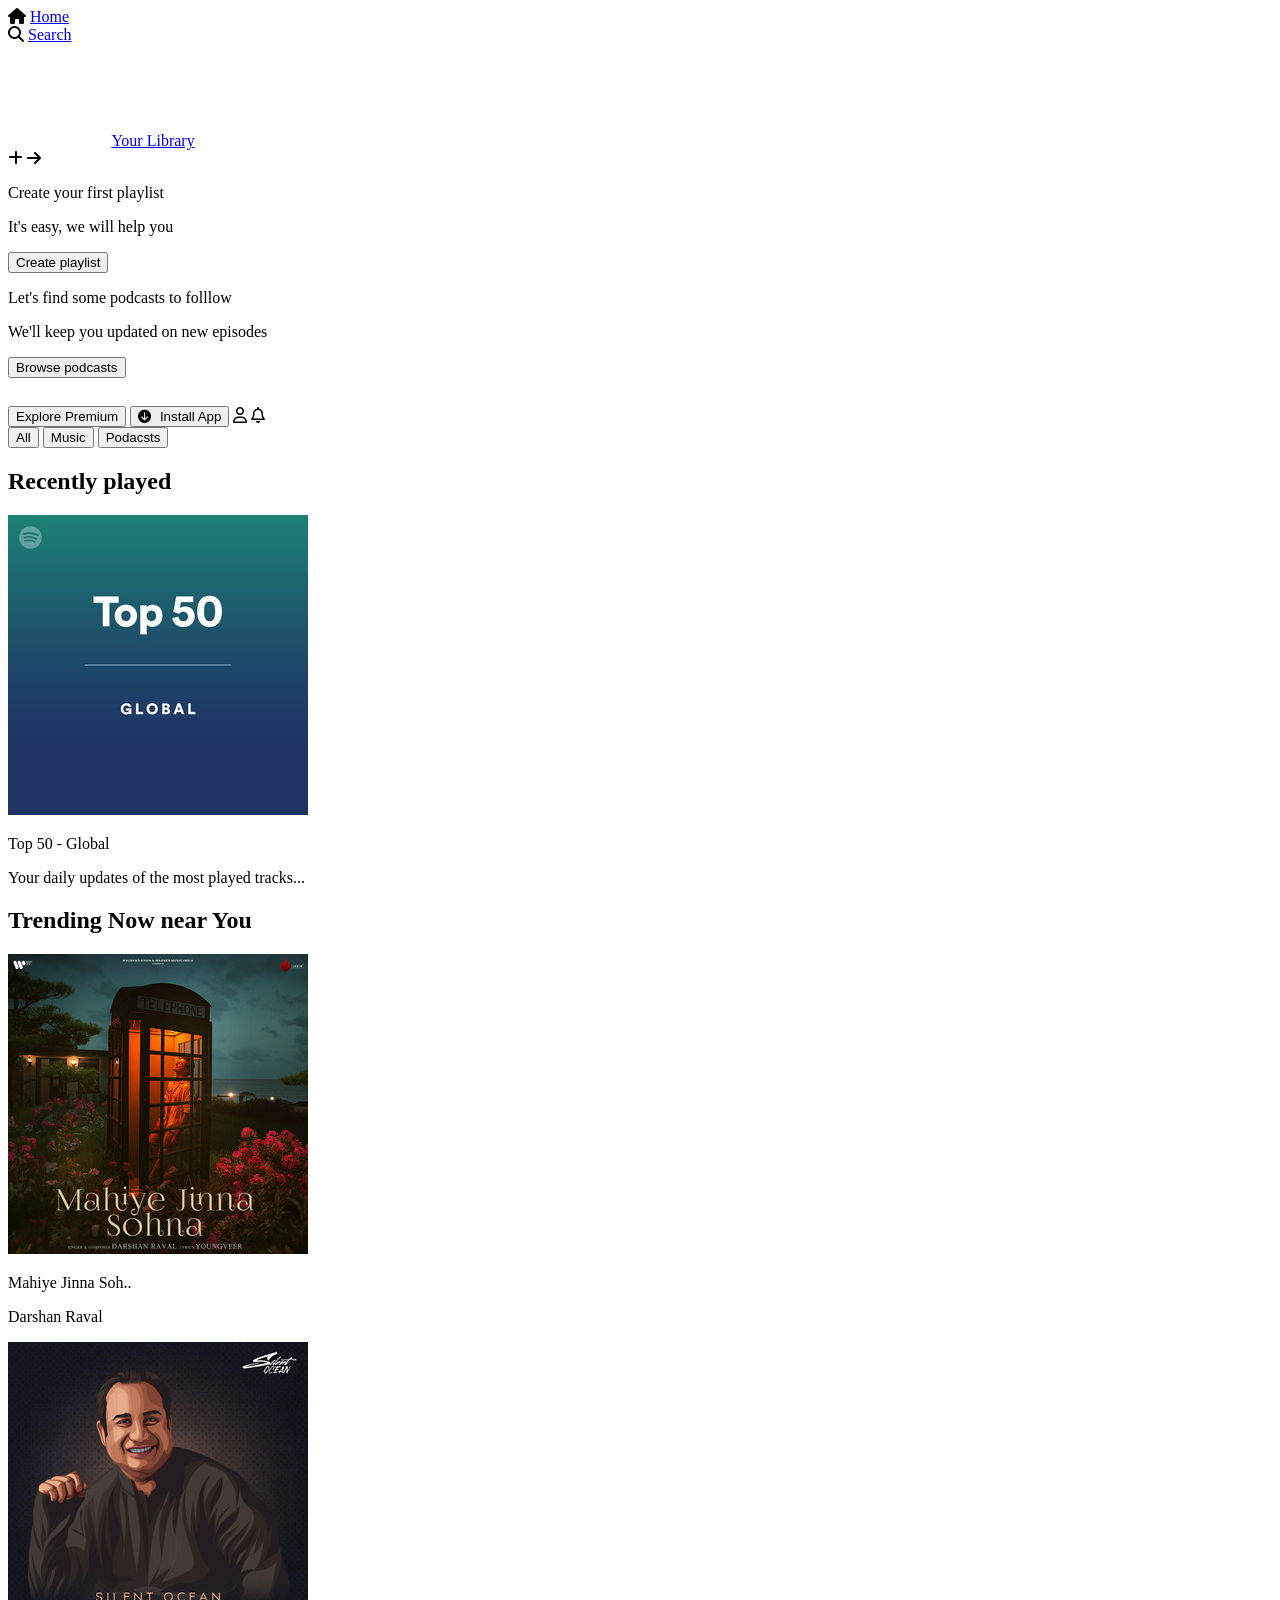
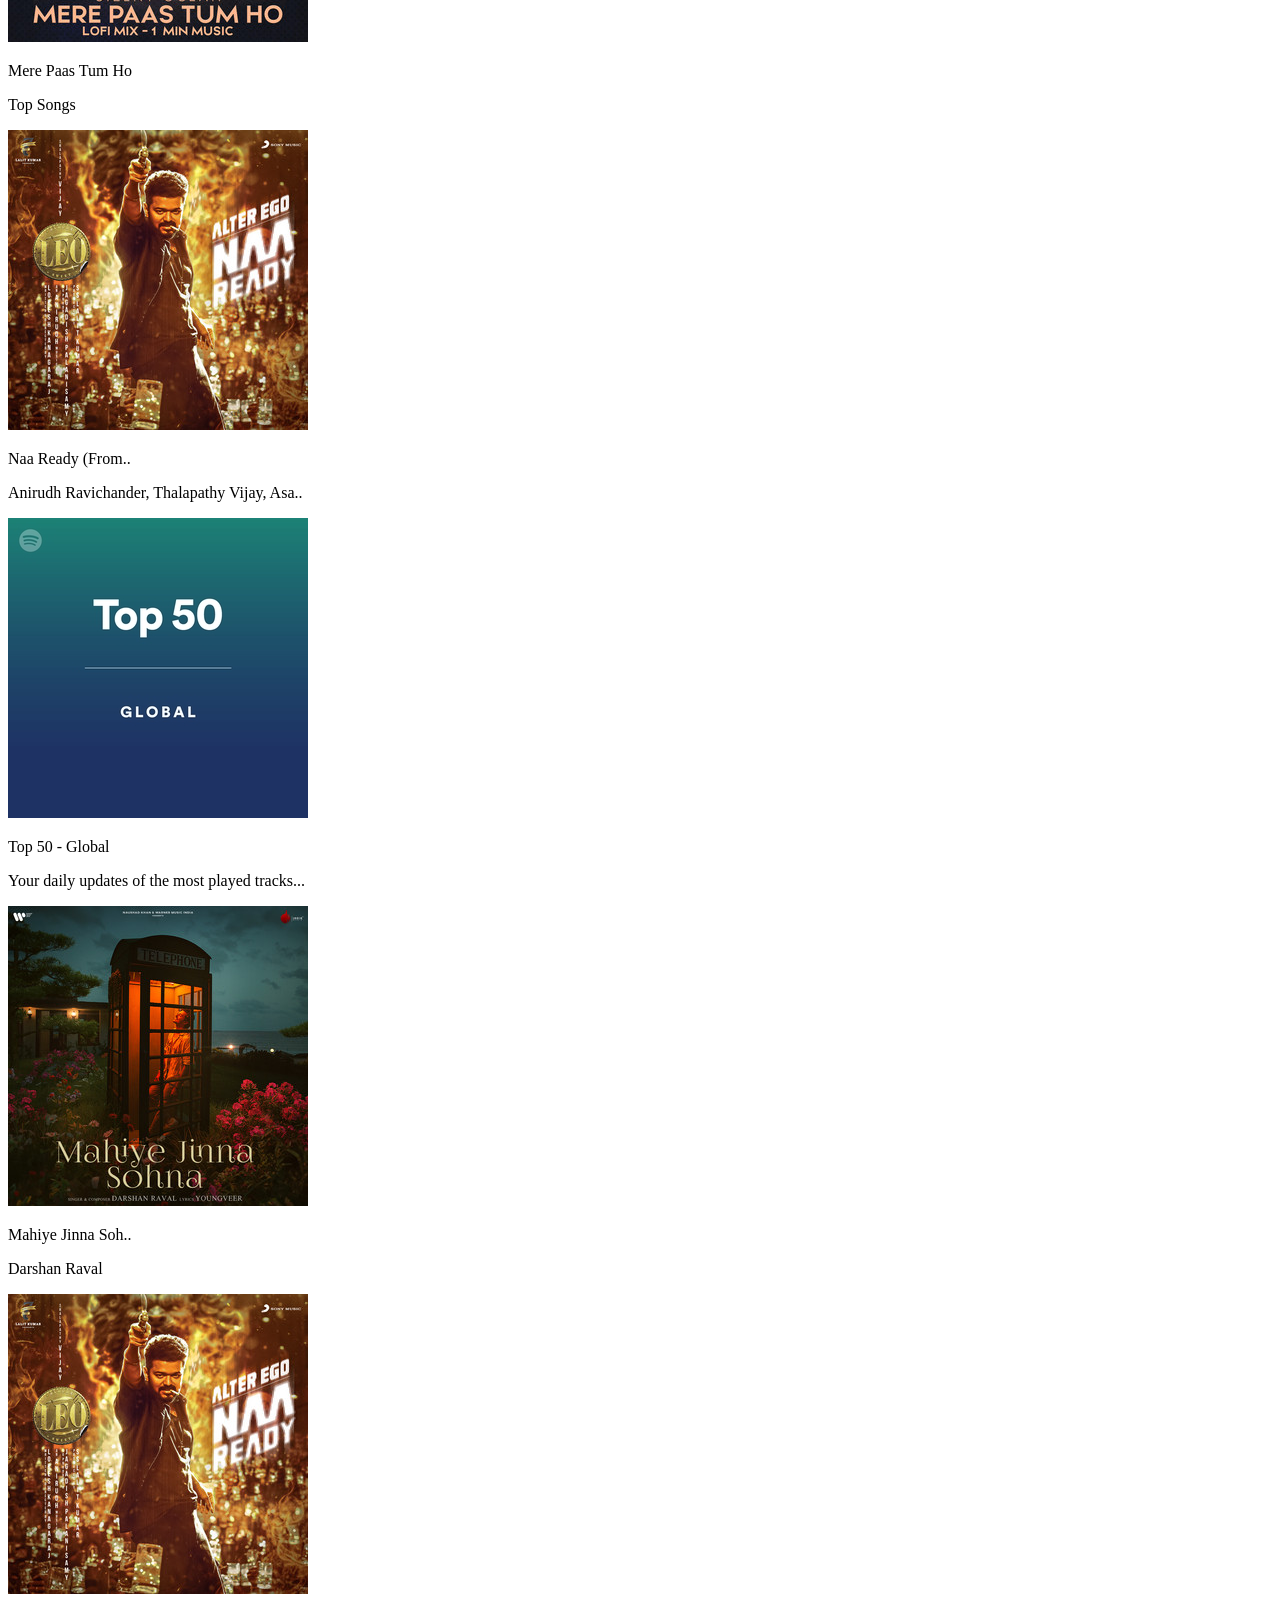
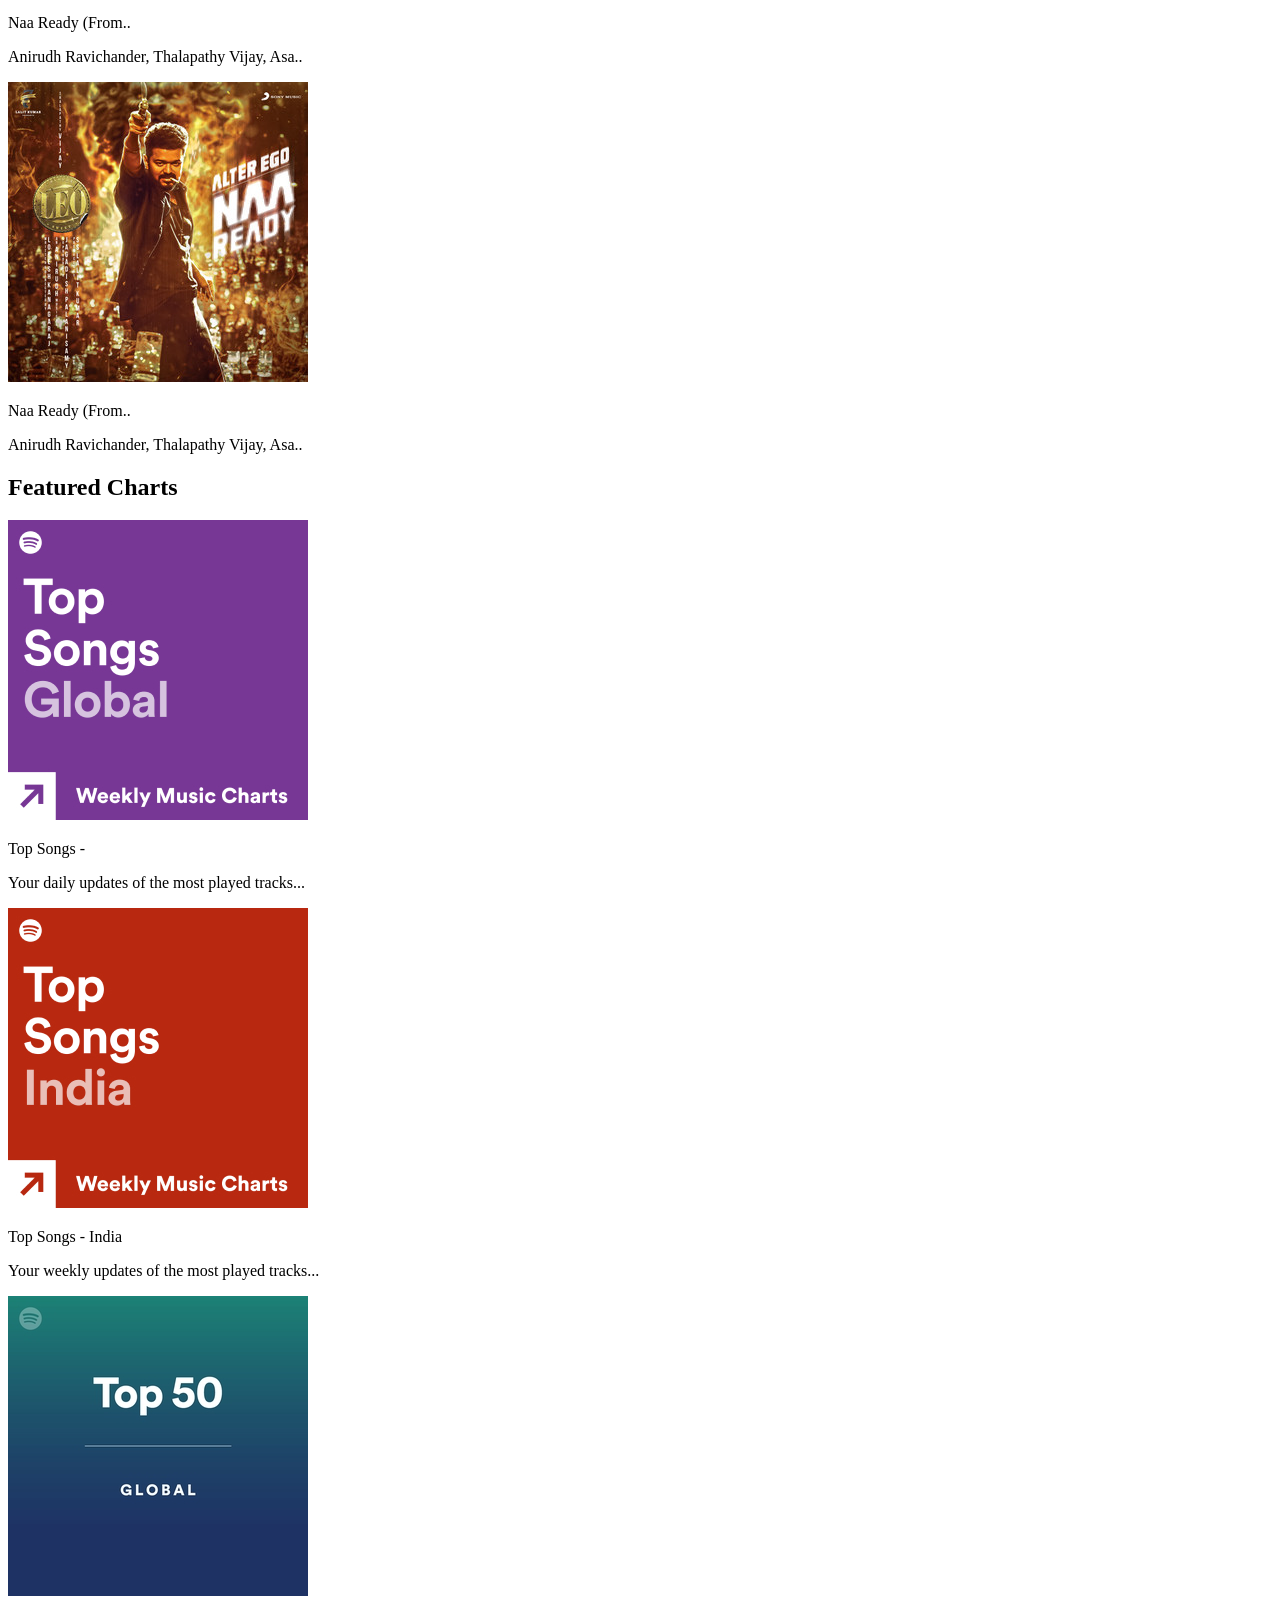
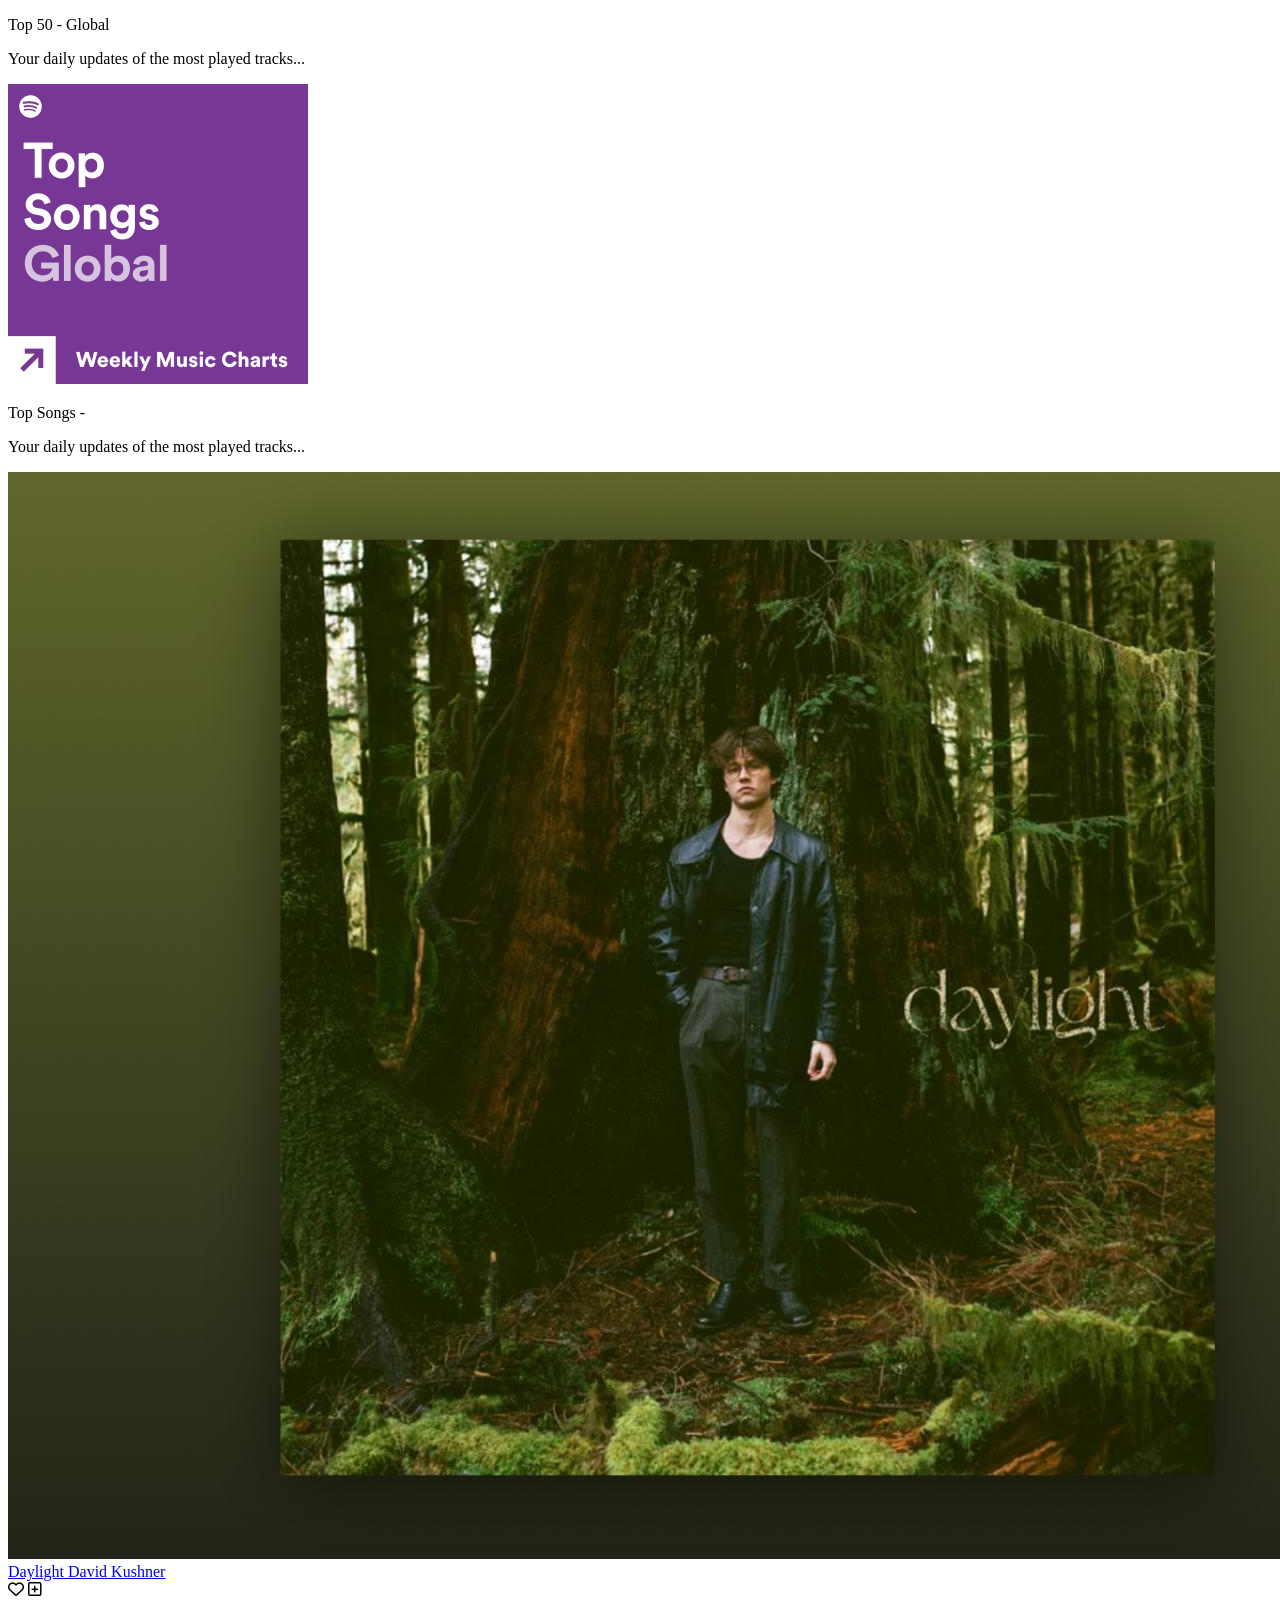
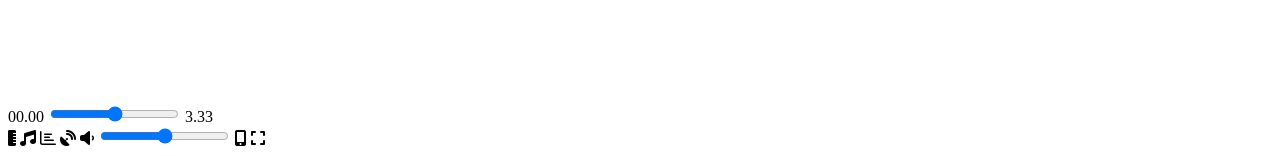
==== index.html @ 01da99e2 "changed files" ====
<!DOCTYPE html>
<html lang="en">
<head>
    <meta charset="UTF-8">
    <meta name="viewport" content="width=device-width, initial-scale=1.0">
    <title> Spotify - Web Player: Music for Everyone</title>
    <link href="style9.css" rel="stylesheet">
    <link rel="stylesheet" href="https://cdnjs.cloudflare.com/ajax/libs/font-awesome/6.5.2/css/all.min.css" integrity="sha512-SnH5WK+bZxgPHs44uWIX+LLJAJ9/2PkPKZ5QiAj6Ta86w+fsb2TkcmfRyVX3pBnMFcV7oQPJkl9QevSCWr3W6A==" crossorigin="anonymous" referrerpolicy="no-referrer" />
    <link rel="icon" href="./assets/logo.png">
    <link rel="preconnect" href="https://fonts.googleapis.com">
    <link rel="preconnect" href="https://fonts.gstatic.com" crossorigin>
    <link href="https://fonts.googleapis.com/css2?family=Montserrat:ital,wght@0,100..900;1,100..900&family=Radio+Canada+Big:ital@0;1&display=swap" rel="stylesheet">
</head>
<body>
    <div class="main">
        <div class="sidebar"> 
            <div class="nav">
                <div class="nav-option" style="opacity: 1;">
                    <i class="fa-solid fa-house"></i>
                    <a href="#"> Home </a>
                </div>

                <div class="nav-option">
                    <i class="fa-solid fa-magnifying-glass"></i>
                    <a href="#"> Search </a>
                </div>

            </div>
            <div class="library">
              <div class="options">
                <div class="library-option nav-option">
                    <img src="./assets/library_icon.png">
                    <a href="#"> Your Library </a>
                </div>
                <div class="icons">
                    <i class="fa-solid fa-plus"></i>
                    <i class="fa-solid fa-arrow-right"></i>
                </div>
              </div>
              <div class="library-boxes">
                <div class="box">
                    <p class="box-p1"> Create your first playlist </p>
                    <p class="box-p2"> It's easy, we will help you </p>
                    <button class="badge"> Create playlist </button>
                </div>

                <div class="box" id="second-box">
                    <p class="box-p1"> Let's find some podcasts to folllow  </p>
                    <p class="box-p2"> We'll keep you updated on new episodes </p>
                    <button class="badge"> Browse podcasts </button>
                </div>

              </div>
            </div>
        </div>
        <div class="main-content">
            <div class="sticky-nav">
                <div class="sticky-nav-icons">
                   <img src="./assets/backward_icon.png">
                   <img src="./assets/forward_icon.png" class="hide">
                </div>

                <div class="sticky-nav-options">
                   <button class="badge nav-item hide"> Explore Premium </button>
                   <button class="badge nav-item dark-badge"><i class="fa-solid fa-circle-arrow-down" style="margin-right: 5px;"></i> Install App </button>
                   <i class="fa-regular fa-user nav-item explore"></i>
                   <i class="fa-regular fa-bell explore"></i>
                </div>
            </div>
            <div class="categories">
                <button class="badge ease all"> All </button>
                <button class="badge ease"> Music </button>
                <button class="badge ease"> Podacsts </button>

                
            </div>
            <div class="cards">
                <h2> Recently played </h2>
                <div class="cards-container">
                    <div class="card">
                       <img src="./assets/card1img.jpeg" class="card-img">
                       <p class="card-title"> Top 50 - Global </p>
                       <p class="card-info"> Your daily updates of the most played tracks... </p>
                    </div>
                </div>

                <h2> Trending Now near You </h2>
                <div class="cards-container">
                    <div class="card">
                       <img src="./assets/card2img.jpeg" class="card-img">
                       <p class="card-title"> Mahiye Jinna Soh.. </p>
                       <p class="card-info"> Darshan Raval </p>
                    </div>

                    <div class="card">
                        <img src="./assets/card3img.jpeg" class="card-img">
                        <p class="card-title"> Mere Paas Tum Ho </p>
                        <p class="card-info"> Top Songs </p>
                     </div>

                     <div class="card">
                        <img src="./assets/card4img.jpeg" class="card-img">
                        <p class="card-title"> Naa Ready (From.. </p>
                        <p class="card-info"> Anirudh Ravichander, Thalapathy Vijay, Asa.. </p>
                     </div>

                     <div class="card">
                        <img src="./assets/card1img.jpeg" class="card-img">
                        <p class="card-title"> Top 50 - Global </p>
                        <p class="card-info"> Your daily updates of the most played tracks... </p>
                     </div>

                     <div class="card">
                        <img src="./assets/card2img.jpeg" class="card-img">
                        <p class="card-title"> Mahiye Jinna Soh.. </p>
                        <p class="card-info"> Darshan Raval </p>
                     </div>

                     <div class="card">
                        <img src="./assets/card4img.jpeg" class="card-img">
                        <p class="card-title"> Naa Ready (From.. </p>
                        <p class="card-info"> Anirudh Ravichander, Thalapathy Vijay, Asa.. </p>
                     </div>

                     <div class="card">
                        <img src="./assets/card4img.jpeg" class="card-img">
                        <p class="card-title"> Naa Ready (From.. </p>
                        <p class="card-info"> Anirudh Ravichander, Thalapathy Vijay, Asa.. </p>
                     </div>
                </div>

                <h2> Featured Charts </h2>
                <div class="cards-container">
                    <div class="card">
                       <img src="./assets/card5img.jpeg" class="card-img">
                       <p class="card-title"> Top Songs -  </p>
                       <p class="card-info"> Your daily updates of the most played tracks... </p>
                    </div>

                    <div class="card">
                        <img src="./assets/card6img.jpeg" class="card-img">
                        <p class="card-title"> Top Songs - India </p>
                        <p class="card-info"> Your weekly updates of the most played tracks... </p>
                     </div>

                     <div class="card">
                        <img src="./assets/card1img.jpeg" class="card-img">
                        <p class="card-title"> Top 50 - Global </p>
                        <p class="card-info"> Your daily updates of the most played tracks... </p>
                     </div>

                     <div class="card">
                        <img src="./assets/card5img.jpeg" class="card-img">
                        <p class="card-title"> Top Songs - </p>
                        <p class="card-info"> Your daily updates of the most played tracks... </p>
                     </div>
                </div>
                <div class="footer">
                    <div class="line"></div>
                </div>

            </div>
        </div>
        <div class="music-player">
            <div class="album">
                <div class="song-image">
                    <img src="./assets/daylight.jpeg" class="song-image">
                </div>
                <div class="song-credits">
                    <a href="##########" class="song-credits name"> Daylight </a>
                    
                    <a href="##########" class="song-credits singer"> David Kushner</a>

                </div>

                <div class="song-icons">
                    <i class="fa-regular fa-heart song-icon-control"></i>
                    <i class="fa-regular fa-square-plus song-icon-control "></i>
                </div>   
            </div>
            <div class="player">
                <div class="player-controls">
                    <img src="./assets/player_icon1.png" class="player-control-icon">
                    <img src="./assets/player_icon2.png" class="player-control-icon">
                    <img src="./assets/player_icon3.png" class="player-control-icon" style="opacity: 1; height: 2rem;">
                    <img src="./assets/player_icon4.png" class="player-control-icon">
                    <img src="./assets/player_icon5.png" class="player-control-icon">

                </div>
                <div class="playback-bar">
                    <span class="curr-time">00.00</span>
                    <input type="range" min="0" max="50" class="progress-bar" step="1">
                    <span class="tot-time">3.33</span>

                </div>
            </div>
            <div class="controls">
                <i class="fa-solid fa-ruler-vertical extra-opt"></i>
                <i class="fa-solid fa-music extra-opt"></i>
                <i class="fa-regular fa-chart-bar extra-opt"></i>
                <i class="fa-solid fa-satellite-dish extra-opt"></i>
                <i class="fa-solid fa-volume-low extra-opt"></i>
                <input type="range" min="0" max="100" step="1" class="volume-track">
                <i class="fa-solid fa-mobile-screen-button extra-opt"></i>
                <i class="fa-solid fa-expand extra-opt"></i>

            </div>

        </div>
    </div>

    
</body>
</html>
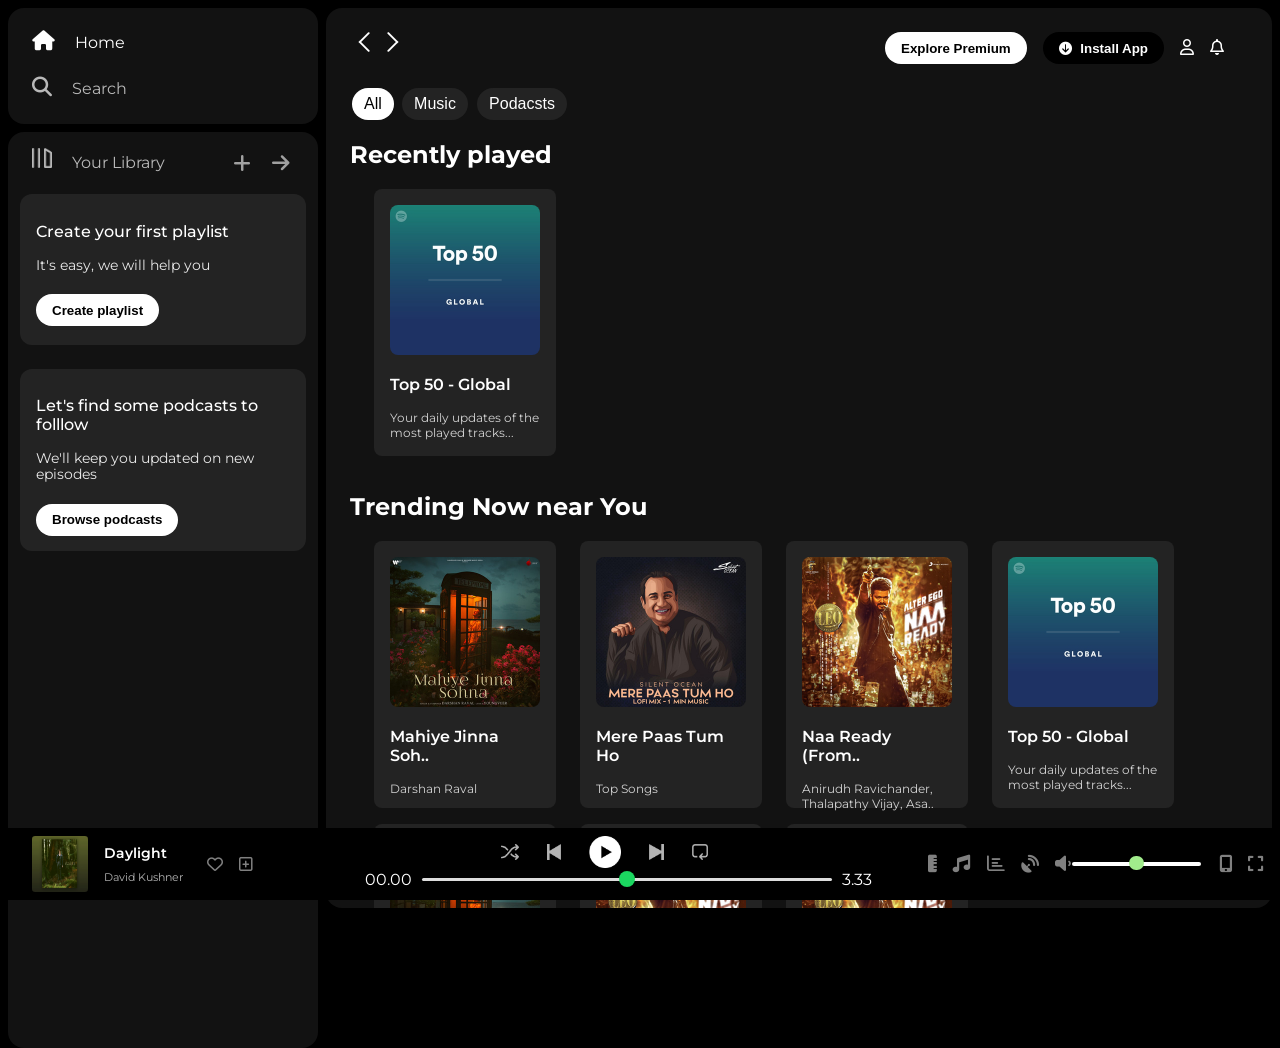
==== commit f644eb61: "changed codebase" ====
--- a/index.html
+++ b/index.html
@@ -1,214 +1,245 @@
 <!DOCTYPE html>
 <html lang="en">
-<head>
-    <meta charset="UTF-8">
-    <meta name="viewport" content="width=device-width, initial-scale=1.0">
-    <title> Spotify - Web Player: Music for Everyone</title>
-    <link href="style9.css" rel="stylesheet">
-    <link rel="stylesheet" href="https://cdnjs.cloudflare.com/ajax/libs/font-awesome/6.5.2/css/all.min.css" integrity="sha512-SnH5WK+bZxgPHs44uWIX+LLJAJ9/2PkPKZ5QiAj6Ta86w+fsb2TkcmfRyVX3pBnMFcV7oQPJkl9QevSCWr3W6A==" crossorigin="anonymous" referrerpolicy="no-referrer" />
-    <link rel="icon" href="./assets/logo.png">
-    <link rel="preconnect" href="https://fonts.googleapis.com">
-    <link rel="preconnect" href="https://fonts.gstatic.com" crossorigin>
-    <link href="https://fonts.googleapis.com/css2?family=Montserrat:ital,wght@0,100..900;1,100..900&family=Radio+Canada+Big:ital@0;1&display=swap" rel="stylesheet">
-</head>
-<body>
+  <head>
+    <meta charset="UTF-8" />
+    <meta name="viewport" content="width=device-width, initial-scale=1.0" />
+    <title>Spotify - Web Player: Music for Everyone</title>
+    <link href="style.css" rel="stylesheet" />
+    <link
+      rel="stylesheet"
+      href="https://cdnjs.cloudflare.com/ajax/libs/font-awesome/6.5.2/css/all.min.css"
+      integrity="sha512-SnH5WK+bZxgPHs44uWIX+LLJAJ9/2PkPKZ5QiAj6Ta86w+fsb2TkcmfRyVX3pBnMFcV7oQPJkl9QevSCWr3W6A=="
+      crossorigin="anonymous"
+      referrerpolicy="no-referrer"
+    />
+    <link rel="icon" href="./assets/logo.png" />
+    <link rel="preconnect" href="https://fonts.googleapis.com" />
+    <link rel="preconnect" href="https://fonts.gstatic.com" crossorigin />
+    <link
+      href="https://fonts.googleapis.com/css2?family=Montserrat:ital,wght@0,100..900;1,100..900&family=Radio+Canada+Big:ital@0;1&display=swap"
+      rel="stylesheet"
+    />
+  </head>
+  <body>
     <div class="main">
-        <div class="sidebar"> 
-            <div class="nav">
-                <div class="nav-option" style="opacity: 1;">
-                    <i class="fa-solid fa-house"></i>
-                    <a href="#"> Home </a>
-                </div>
-
-                <div class="nav-option">
-                    <i class="fa-solid fa-magnifying-glass"></i>
-                    <a href="#"> Search </a>
-                </div>
-
-            </div>
-            <div class="library">
-              <div class="options">
-                <div class="library-option nav-option">
-                    <img src="./assets/library_icon.png">
-                    <a href="#"> Your Library </a>
-                </div>
-                <div class="icons">
-                    <i class="fa-solid fa-plus"></i>
-                    <i class="fa-solid fa-arrow-right"></i>
-                </div>
-              </div>
-              <div class="library-boxes">
-                <div class="box">
-                    <p class="box-p1"> Create your first playlist </p>
-                    <p class="box-p2"> It's easy, we will help you </p>
-                    <button class="badge"> Create playlist </button>
-                </div>
-
-                <div class="box" id="second-box">
-                    <p class="box-p1"> Let's find some podcasts to folllow  </p>
-                    <p class="box-p2"> We'll keep you updated on new episodes </p>
-                    <button class="badge"> Browse podcasts </button>
-                </div>
-
-              </div>
-            </div>
-        </div>
-        <div class="main-content">
-            <div class="sticky-nav">
-                <div class="sticky-nav-icons">
-                   <img src="./assets/backward_icon.png">
-                   <img src="./assets/forward_icon.png" class="hide">
-                </div>
-
-                <div class="sticky-nav-options">
-                   <button class="badge nav-item hide"> Explore Premium </button>
-                   <button class="badge nav-item dark-badge"><i class="fa-solid fa-circle-arrow-down" style="margin-right: 5px;"></i> Install App </button>
-                   <i class="fa-regular fa-user nav-item explore"></i>
-                   <i class="fa-regular fa-bell explore"></i>
-                </div>
-            </div>
-            <div class="categories">
-                <button class="badge ease all"> All </button>
-                <button class="badge ease"> Music </button>
-                <button class="badge ease"> Podacsts </button>
-
-                
-            </div>
-            <div class="cards">
-                <h2> Recently played </h2>
-                <div class="cards-container">
-                    <div class="card">
-                       <img src="./assets/card1img.jpeg" class="card-img">
-                       <p class="card-title"> Top 50 - Global </p>
-                       <p class="card-info"> Your daily updates of the most played tracks... </p>
-                    </div>
-                </div>
-
-                <h2> Trending Now near You </h2>
-                <div class="cards-container">
-                    <div class="card">
-                       <img src="./assets/card2img.jpeg" class="card-img">
-                       <p class="card-title"> Mahiye Jinna Soh.. </p>
-                       <p class="card-info"> Darshan Raval </p>
-                    </div>
-
-                    <div class="card">
-                        <img src="./assets/card3img.jpeg" class="card-img">
-                        <p class="card-title"> Mere Paas Tum Ho </p>
-                        <p class="card-info"> Top Songs </p>
-                     </div>
-
-                     <div class="card">
-                        <img src="./assets/card4img.jpeg" class="card-img">
-                        <p class="card-title"> Naa Ready (From.. </p>
-                        <p class="card-info"> Anirudh Ravichander, Thalapathy Vijay, Asa.. </p>
-                     </div>
-
-                     <div class="card">
-                        <img src="./assets/card1img.jpeg" class="card-img">
-                        <p class="card-title"> Top 50 - Global </p>
-                        <p class="card-info"> Your daily updates of the most played tracks... </p>
-                     </div>
-
-                     <div class="card">
-                        <img src="./assets/card2img.jpeg" class="card-img">
-                        <p class="card-title"> Mahiye Jinna Soh.. </p>
-                        <p class="card-info"> Darshan Raval </p>
-                     </div>
-
-                     <div class="card">
-                        <img src="./assets/card4img.jpeg" class="card-img">
-                        <p class="card-title"> Naa Ready (From.. </p>
-                        <p class="card-info"> Anirudh Ravichander, Thalapathy Vijay, Asa.. </p>
-                     </div>
-
-                     <div class="card">
-                        <img src="./assets/card4img.jpeg" class="card-img">
-                        <p class="card-title"> Naa Ready (From.. </p>
-                        <p class="card-info"> Anirudh Ravichander, Thalapathy Vijay, Asa.. </p>
-                     </div>
-                </div>
-
-                <h2> Featured Charts </h2>
-                <div class="cards-container">
-                    <div class="card">
-                       <img src="./assets/card5img.jpeg" class="card-img">
-                       <p class="card-title"> Top Songs -  </p>
-                       <p class="card-info"> Your daily updates of the most played tracks... </p>
-                    </div>
-
-                    <div class="card">
-                        <img src="./assets/card6img.jpeg" class="card-img">
-                        <p class="card-title"> Top Songs - India </p>
-                        <p class="card-info"> Your weekly updates of the most played tracks... </p>
-                     </div>
-
-                     <div class="card">
-                        <img src="./assets/card1img.jpeg" class="card-img">
-                        <p class="card-title"> Top 50 - Global </p>
-                        <p class="card-info"> Your daily updates of the most played tracks... </p>
-                     </div>
-
-                     <div class="card">
-                        <img src="./assets/card5img.jpeg" class="card-img">
-                        <p class="card-title"> Top Songs - </p>
-                        <p class="card-info"> Your daily updates of the most played tracks... </p>
-                     </div>
-                </div>
-                <div class="footer">
-                    <div class="line"></div>
-                </div>
-
-            </div>
-        </div>
-        <div class="music-player">
-            <div class="album">
-                <div class="song-image">
-                    <img src="./assets/daylight.jpeg" class="song-image">
-                </div>
-                <div class="song-credits">
-                    <a href="##########" class="song-credits name"> Daylight </a>
-                    
-                    <a href="##########" class="song-credits singer"> David Kushner</a>
-
-                </div>
-
-                <div class="song-icons">
-                    <i class="fa-regular fa-heart song-icon-control"></i>
-                    <i class="fa-regular fa-square-plus song-icon-control "></i>
-                </div>   
-            </div>
-            <div class="player">
-                <div class="player-controls">
-                    <img src="./assets/player_icon1.png" class="player-control-icon">
-                    <img src="./assets/player_icon2.png" class="player-control-icon">
-                    <img src="./assets/player_icon3.png" class="player-control-icon" style="opacity: 1; height: 2rem;">
-                    <img src="./assets/player_icon4.png" class="player-control-icon">
-                    <img src="./assets/player_icon5.png" class="player-control-icon">
-
-                </div>
-                <div class="playback-bar">
-                    <span class="curr-time">00.00</span>
-                    <input type="range" min="0" max="50" class="progress-bar" step="1">
-                    <span class="tot-time">3.33</span>
-
-                </div>
-            </div>
-            <div class="controls">
-                <i class="fa-solid fa-ruler-vertical extra-opt"></i>
-                <i class="fa-solid fa-music extra-opt"></i>
-                <i class="fa-regular fa-chart-bar extra-opt"></i>
-                <i class="fa-solid fa-satellite-dish extra-opt"></i>
-                <i class="fa-solid fa-volume-low extra-opt"></i>
-                <input type="range" min="0" max="100" step="1" class="volume-track">
-                <i class="fa-solid fa-mobile-screen-button extra-opt"></i>
-                <i class="fa-solid fa-expand extra-opt"></i>
-
-            </div>
-
-        </div>
+      <div class="sidebar">
+        <div class="nav">
+          <div class="nav-option" style="opacity: 1">
+            <i class="fa-solid fa-house"></i>
+            <a href="#"> Home </a>
+          </div>
+
+          <div class="nav-option">
+            <i class="fa-solid fa-magnifying-glass"></i>
+            <a href="#"> Search </a>
+          </div>
+        </div>
+        <div class="library">
+          <div class="options">
+            <div class="library-option nav-option">
+              <img src="./assets/library_icon.png" />
+              <a href="#"> Your Library </a>
+            </div>
+            <div class="icons">
+              <i class="fa-solid fa-plus"></i>
+              <i class="fa-solid fa-arrow-right"></i>
+            </div>
+          </div>
+          <div class="library-boxes">
+            <div class="box">
+              <p class="box-p1">Create your first playlist</p>
+              <p class="box-p2">It's easy, we will help you</p>
+              <button class="badge">Create playlist</button>
+            </div>
+
+            <div class="box" id="second-box">
+              <p class="box-p1">Let's find some podcasts to folllow</p>
+              <p class="box-p2">We'll keep you updated on new episodes</p>
+              <button class="badge">Browse podcasts</button>
+            </div>
+          </div>
+        </div>
+      </div>
+      <div class="main-content">
+        <div class="sticky-nav">
+          <div class="sticky-nav-icons">
+            <img src="./assets/backward_icon.png" />
+            <img src="./assets/forward_icon.png" class="hide" />
+          </div>
+
+          <div class="sticky-nav-options">
+            <button class="badge nav-item hide">Explore Premium</button>
+            <button class="badge nav-item dark-badge">
+              <i
+                class="fa-solid fa-circle-arrow-down"
+                style="margin-right: 5px"
+              ></i>
+              Install App
+            </button>
+            <i class="fa-regular fa-user nav-item explore"></i>
+            <i class="fa-regular fa-bell explore"></i>
+          </div>
+        </div>
+        <div class="categories">
+          <button class="badge ease all">All</button>
+          <button class="badge ease">Music</button>
+          <button class="badge ease">Podacsts</button>
+        </div>
+        <div class="cards">
+          <h2>Recently played</h2>
+          <div class="cards-container">
+            <div class="card">
+              <img src="./assets/card1img.jpeg" class="card-img" />
+              <p class="card-title">Top 50 - Global</p>
+              <p class="card-info">
+                Your daily updates of the most played tracks...
+              </p>
+            </div>
+          </div>
+
+          <h2>Trending Now near You</h2>
+          <div class="cards-container">
+            <div class="card">
+              <img src="./assets/card2img.jpeg" class="card-img" />
+              <p class="card-title">Mahiye Jinna Soh..</p>
+              <p class="card-info">Darshan Raval</p>
+            </div>
+
+            <div class="card">
+              <img src="./assets/card3img.jpeg" class="card-img" />
+              <p class="card-title">Mere Paas Tum Ho</p>
+              <p class="card-info">Top Songs</p>
+            </div>
+
+            <div class="card">
+              <img src="./assets/card4img.jpeg" class="card-img" />
+              <p class="card-title">Naa Ready (From..</p>
+              <p class="card-info">
+                Anirudh Ravichander, Thalapathy Vijay, Asa..
+              </p>
+            </div>
+
+            <div class="card">
+              <img src="./assets/card1img.jpeg" class="card-img" />
+              <p class="card-title">Top 50 - Global</p>
+              <p class="card-info">
+                Your daily updates of the most played tracks...
+              </p>
+            </div>
+
+            <div class="card">
+              <img src="./assets/card2img.jpeg" class="card-img" />
+              <p class="card-title">Mahiye Jinna Soh..</p>
+              <p class="card-info">Darshan Raval</p>
+            </div>
+
+            <div class="card">
+              <img src="./assets/card4img.jpeg" class="card-img" />
+              <p class="card-title">Naa Ready (From..</p>
+              <p class="card-info">
+                Anirudh Ravichander, Thalapathy Vijay, Asa..
+              </p>
+            </div>
+
+            <div class="card">
+              <img src="./assets/card4img.jpeg" class="card-img" />
+              <p class="card-title">Naa Ready (From..</p>
+              <p class="card-info">
+                Anirudh Ravichander, Thalapathy Vijay, Asa..
+              </p>
+            </div>
+          </div>
+
+          <h2>Featured Charts</h2>
+          <div class="cards-container">
+            <div class="card">
+              <img src="./assets/card5img.jpeg" class="card-img" />
+              <p class="card-title">Top Songs -</p>
+              <p class="card-info">
+                Your daily updates of the most played tracks...
+              </p>
+            </div>
+
+            <div class="card">
+              <img src="./assets/card6img.jpeg" class="card-img" />
+              <p class="card-title">Top Songs - India</p>
+              <p class="card-info">
+                Your weekly updates of the most played tracks...
+              </p>
+            </div>
+
+            <div class="card">
+              <img src="./assets/card1img.jpeg" class="card-img" />
+              <p class="card-title">Top 50 - Global</p>
+              <p class="card-info">
+                Your daily updates of the most played tracks...
+              </p>
+            </div>
+
+            <div class="card">
+              <img src="./assets/card5img.jpeg" class="card-img" />
+              <p class="card-title">Top Songs -</p>
+              <p class="card-info">
+                Your daily updates of the most played tracks...
+              </p>
+            </div>
+          </div>
+          <div class="footer">
+            <div class="line"></div>
+          </div>
+        </div>
+      </div>
+      <div class="music-player">
+        <div class="album">
+          <div class="song-image">
+            <img src="./assets/daylight.jpeg" class="song-image" />
+          </div>
+          <div class="song-credits">
+            <a href="##########" class="song-credits name"> Daylight </a>
+
+            <a href="##########" class="song-credits singer"> David Kushner</a>
+          </div>
+
+          <div class="song-icons">
+            <i class="fa-regular fa-heart song-icon-control"></i>
+            <i class="fa-regular fa-square-plus song-icon-control"></i>
+          </div>
+        </div>
+        <div class="player">
+          <div class="player-controls">
+            <img src="./assets/player_icon1.png" class="player-control-icon" />
+            <img src="./assets/player_icon2.png" class="player-control-icon" />
+            <img
+              src="./assets/player_icon3.png"
+              class="player-control-icon"
+              style="opacity: 1; height: 2rem"
+            />
+            <img src="./assets/player_icon4.png" class="player-control-icon" />
+            <img src="./assets/player_icon5.png" class="player-control-icon" />
+          </div>
+          <div class="playback-bar">
+            <span class="curr-time">00.00</span>
+            <input
+              type="range"
+              min="0"
+              max="50"
+              class="progress-bar"
+              step="1"
+            />
+            <span class="tot-time">3.33</span>
+          </div>
+        </div>
+        <div class="controls">
+          <i class="fa-solid fa-ruler-vertical extra-opt"></i>
+          <i class="fa-solid fa-music extra-opt"></i>
+          <i class="fa-regular fa-chart-bar extra-opt"></i>
+          <i class="fa-solid fa-satellite-dish extra-opt"></i>
+          <i class="fa-solid fa-volume-low extra-opt"></i>
+          <input type="range" min="0" max="100" step="1" class="volume-track" />
+          <i class="fa-solid fa-mobile-screen-button extra-opt"></i>
+          <i class="fa-solid fa-expand extra-opt"></i>
+        </div>
+      </div>
     </div>
-
-    
-</body>
-</html>+  </body>
+</html>
--- a/style.css
+++ b/style.css
@@ -0,0 +1,430 @@
+body {
+    font-family: "Montserrat", sans-serif;
+    margin: 0;
+    background-color: black;
+    color: white;
+    overflow: hidden;
+}
+
+.main{
+    display: flex;
+    height:100vh;
+    padding: 0.5rem;
+}
+
+.sidebar{
+    background-color: #000000;
+    width: 310px;
+    border-radius: 1rem; /* 1 rem=16px */
+    margin-right: 0.5rem;
+
+
+}
+
+.main-content{
+    background-color: #121212;
+    flex: 1;
+    border-radius: 1rem;
+    overflow: auto;
+    padding: 0 1.5rem 0 1.5rem;
+}
+
+.music-player{
+    background-color: black;
+    position:fixed;
+    bottom: 0;
+    width:100%;
+    
+}
+
+a{
+    text-decoration: none;
+    color: white;
+}
+
+.nav{
+    background-color: #121212;
+    border-radius: 1rem;
+    display: flex;
+    flex-direction: column;
+    justify-content: center;
+    height: 100px;
+    padding: 0.5rem 0.75rem;
+}
+
+.nav-option{
+    line-height: 2.5rem;
+    opacity: 0.7;
+    padding: 0.2rem 0.75rem;
+}
+
+.nav-option:hover{
+    opacity: 1;
+}
+
+.nav-option i {
+    font-size: 1.25rem;
+}
+
+.nav-option a {
+    font-size: 1rem;
+    margin-left: 1rem;
+}
+
+.library{
+    background-color: #121212;
+    border-radius: 1rem;
+    height: 100vh;
+    margin-top: 0.5rem;
+    padding: 0.5rem 0.75rem;
+
+}
+
+.options{
+    display: flex;
+    justify-content: space-between;
+    align-items: center;
+}
+
+.library-option img{
+    width: 1.25rem;
+    height: 1.25rem;
+
+}
+
+.icons{
+    font-size: 1.25rem;
+}
+
+.icons i {
+    opacity: 0.6;
+    margin-right: 1rem;
+}
+
+.icons i:hover{
+    opacity: 1;
+}
+
+.box{
+    background-color: #232323;
+    height: 8rem;
+    border-radius: 0.75rem;
+    margin:0.5rem 0 1.5rem 0;
+    padding: 0.7rem 1rem;
+}
+
+.box-p1{
+    font-size: 1rem;
+    font-weight: 500;
+    
+}
+
+.box-p2{
+    font-size: 0.85rem;
+    opacity: 0.9;
+}
+
+.badge{
+    background-color: #ffffff;
+    border: none;
+    border-radius:100px;
+    padding: 0.25rem 1rem;
+    font-weight: 700;
+    margin-top: 0.5rem;
+    height: 2rem;
+    width: fit-content;
+}
+
+.dark-badge{
+    background-color: #000000;
+    color: #ffffff;
+}
+
+.ease{
+    position: sticky;
+    top: 4.5rem;
+    margin-left: 0.1rem;
+    margin-right: 0.2rem;
+    padding: 4px 12px;
+    background-color: #232323;
+    color:white;
+    font-weight: 500;
+    font-size: 1rem;
+}
+
+.ease:hover{
+    opacity: 0.8;
+}
+
+.all{
+    background-color: white;
+    color: #000000;
+   
+}
+
+#second-box{
+    height: 10rem;
+
+}
+
+.sticky-nav{
+    position: sticky;
+    top: 0;
+    background-color: #121212;
+    display: flex;
+    justify-content: space-between;
+    align-items: center;
+    padding: 1rem 0 1rem 0;
+    z-index: 10;
+}
+
+.sticky-nav-icons img{
+    margin-left: 0.1rem;
+}
+
+.sticky-nav-options{
+    margin-right: 1.5rem;
+    display: flex;
+    justify-content: center;
+    align-items: center;
+}
+
+.categories{
+    position: sticky;
+    top: 4.5rem;
+    background-color: #121212;
+    z-index: 5;
+}
+
+.explore{
+    font-size: 1rem;
+    margin-top: 0.4rem;
+}
+
+.nav-item{
+    margin-right: 1rem;
+} 
+
+@media (max-width: 1000px){
+    .hide{
+        display: none;
+    }
+    
+}
+
+.card{
+    background-color: #232323;
+    width: 150px;
+    height: 235px;
+    border-radius: 0.5rem;
+    margin-left: 1.5rem;
+    margin-bottom: 1rem;
+    padding: 1rem;
+    cursor: pointer;
+
+}
+
+
+.cards-container{
+    display: flex;
+    flex-wrap: wrap;
+}
+
+.card-img{
+    width: 100%;
+    border-radius: 0.5rem;
+
+}
+
+.card-title{
+    font-weight: 600;
+}
+
+.card-info{
+    font-size: 0.75rem;
+    opacity: 0.8;
+}
+
+.footer{
+    height: 250px;
+    display: flex;
+    justify-content: center;
+    align-items: center;
+}
+
+.line{
+    width: 90%;
+    height: 50%;
+    border-top: 1px solid white;
+    opacity: 0.4;
+}
+
+.music-player{
+    display: flex;
+    justify-content: space-between;
+    height: 4.5rem;
+    /* align-items: center; */
+}
+
+.album{
+    display: flex;
+    align-items: center;
+    width: 25%;
+    /* padding: 0.5rem 0 0.5rem 3; */
+    padding-left: 1.5rem;
+}
+
+
+.song-image {
+    width: 3.5rem;
+    height: 3.5rem;
+    border-radius:0.2rem ;
+    
+}
+
+.song-credits{
+    display: flex;
+    flex-direction: column;
+    justify-content: center;
+    align-items: center;
+}
+
+.name{
+    font-size: 0.9rem;
+    font-weight: 600;
+    /* margin-left: 0.2rem; */
+}
+
+.name:hover{
+    text-decoration: underline;
+}
+
+.singer{
+    font-size: 0.7rem;
+    opacity: 0.7;
+    margin-top: 0.5rem;
+    margin-left: 1rem;
+}
+
+.singer:hover{
+    opacity: 1;
+    text-decoration: underline;
+}
+
+.song-icons{
+    display: flex;
+    margin-left: 1.5rem;
+}
+
+.song-icon-control{
+    margin-right: 1rem;
+    opacity: 0.5;
+}
+
+.song-icon-control:hover{
+    opacity: 1;
+}
+
+
+.player{
+    width: 50%;
+}
+
+.player-controls{
+    display: flex;
+    justify-content: center;
+    align-items: center;
+    position: relative;
+    top: 0.5rem;
+}
+
+.player-control-icon{
+    height: 1rem;
+    margin-right: 1.75rem;
+    opacity: 0.7;
+}
+
+.player-control-icon:hover{
+    opacity: 1;
+}
+
+.playback-bar{
+    display: flex;
+    justify-content: center;
+    position: relative;
+    top: 0.6rem;
+    }
+
+.curr-time{
+    margin-right: 0.5rem;
+}
+
+.tot-time{
+    margin-left: 0.5rem;
+}
+
+.progress-bar{
+    width: 70%;
+    appearance: none;
+    background-color: transparent;
+    cursor: pointer;
+}
+
+.progress-bar::-webkit-slider-runnable-track{
+    background-color: #ddd;
+    height: 0.2rem;
+    border-radius: 100px;
+}
+
+.progress-bar::-webkit-slider-thumb{
+    appearance: none;
+    width: 1rem;
+    height: 1rem;
+    background-color: #1bd760;
+    border-radius: 50%;
+    position: relative;
+    bottom: 6.5px;
+}
+
+.controls{
+    width: 25%;
+    display: flex;
+    justify-content: space-between;
+    align-items: center;
+    margin-right: 3.5rem;
+}
+
+.extra-opt{
+    font-size: 1.1rem;
+    opacity: 0.5;
+    margin-left: 1rem;
+}
+
+.extra-opt:hover{
+    opacity: 1;
+}
+
+.volume-track{
+    appearance: none;
+    background-color: transparent;
+    cursor: pointer;
+}
+
+.volume-track::-webkit-slider-runnable-track{
+    background-color: #ffffff;
+    height: 0.2rem;
+    border-radius: 100px;
+}
+
+.volume-track::-webkit-slider-thumb{
+    appearance: none;
+    width: 0.9rem;
+    height: 0.9rem;
+    background-color:rgb(161, 236, 140) ;
+    border-radius: 50%;
+    position: relative;
+    bottom: 0.4rem;
+    
+}
+
+
